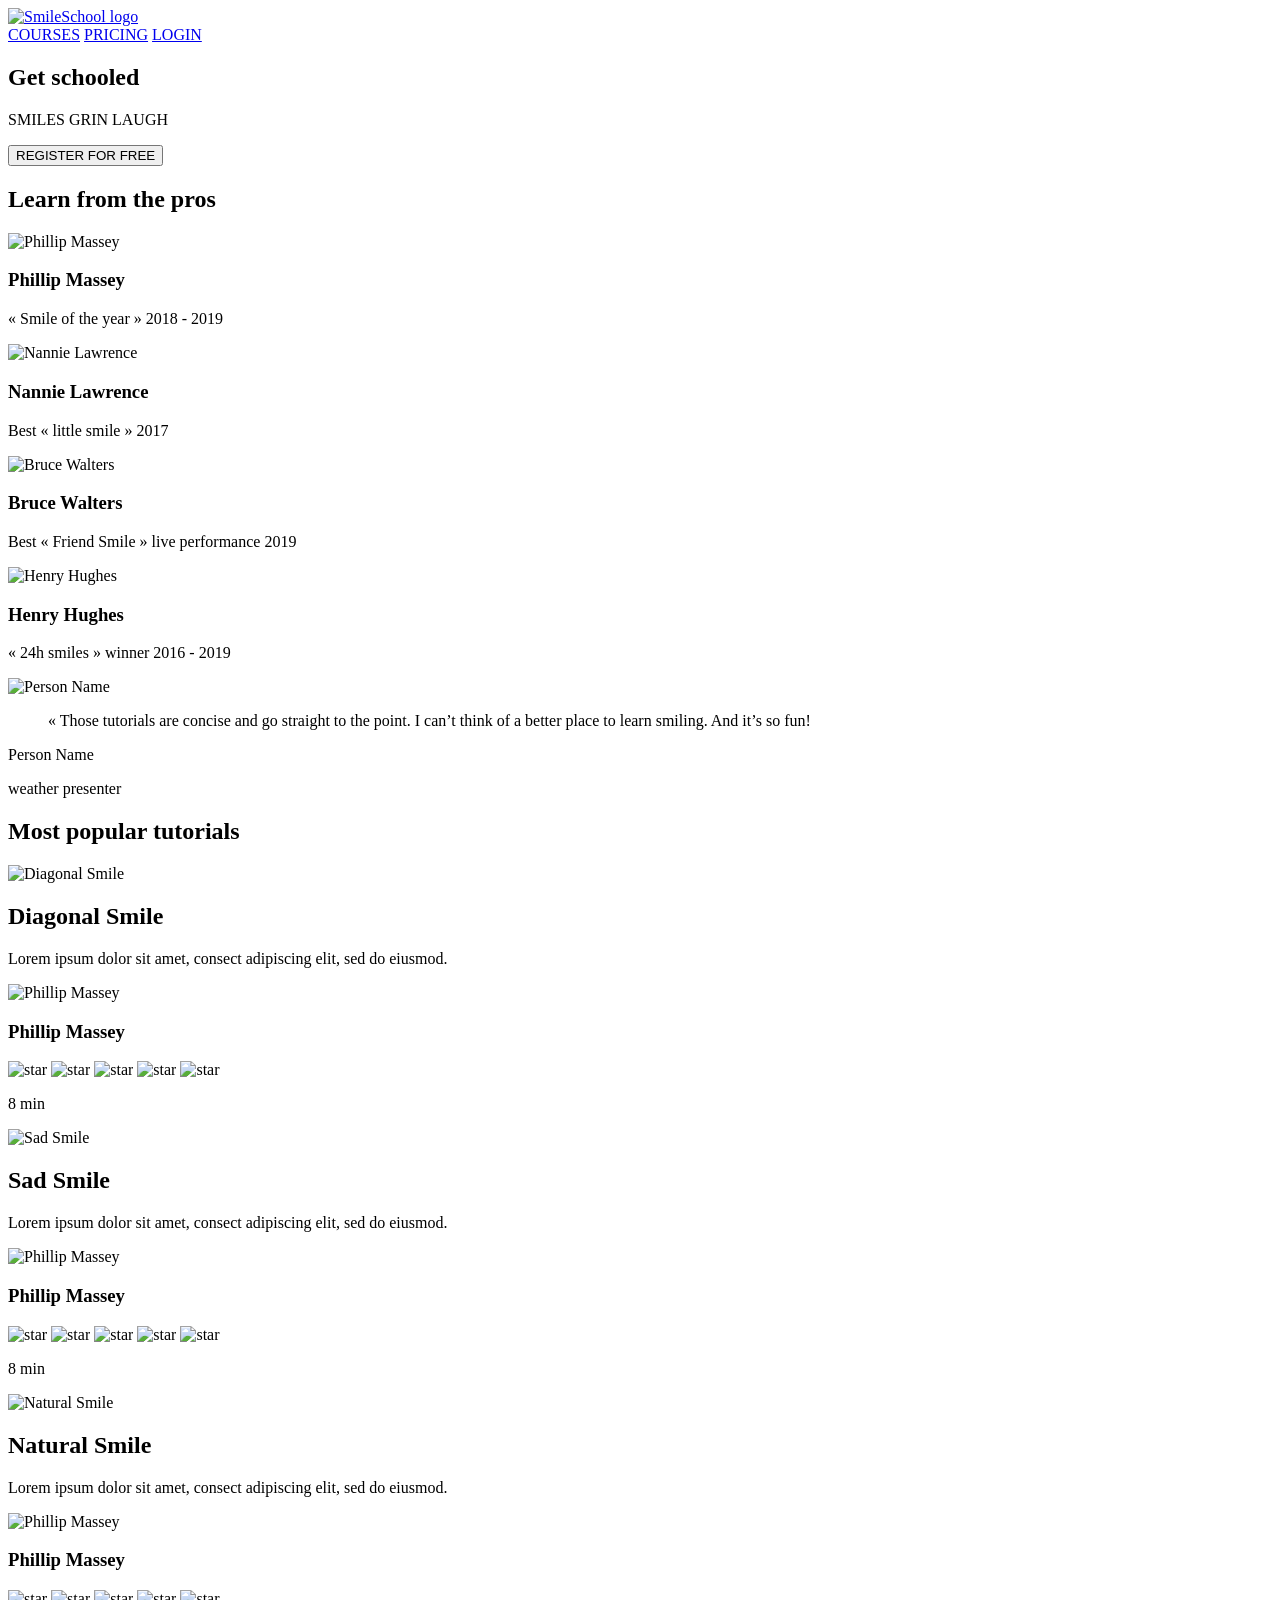
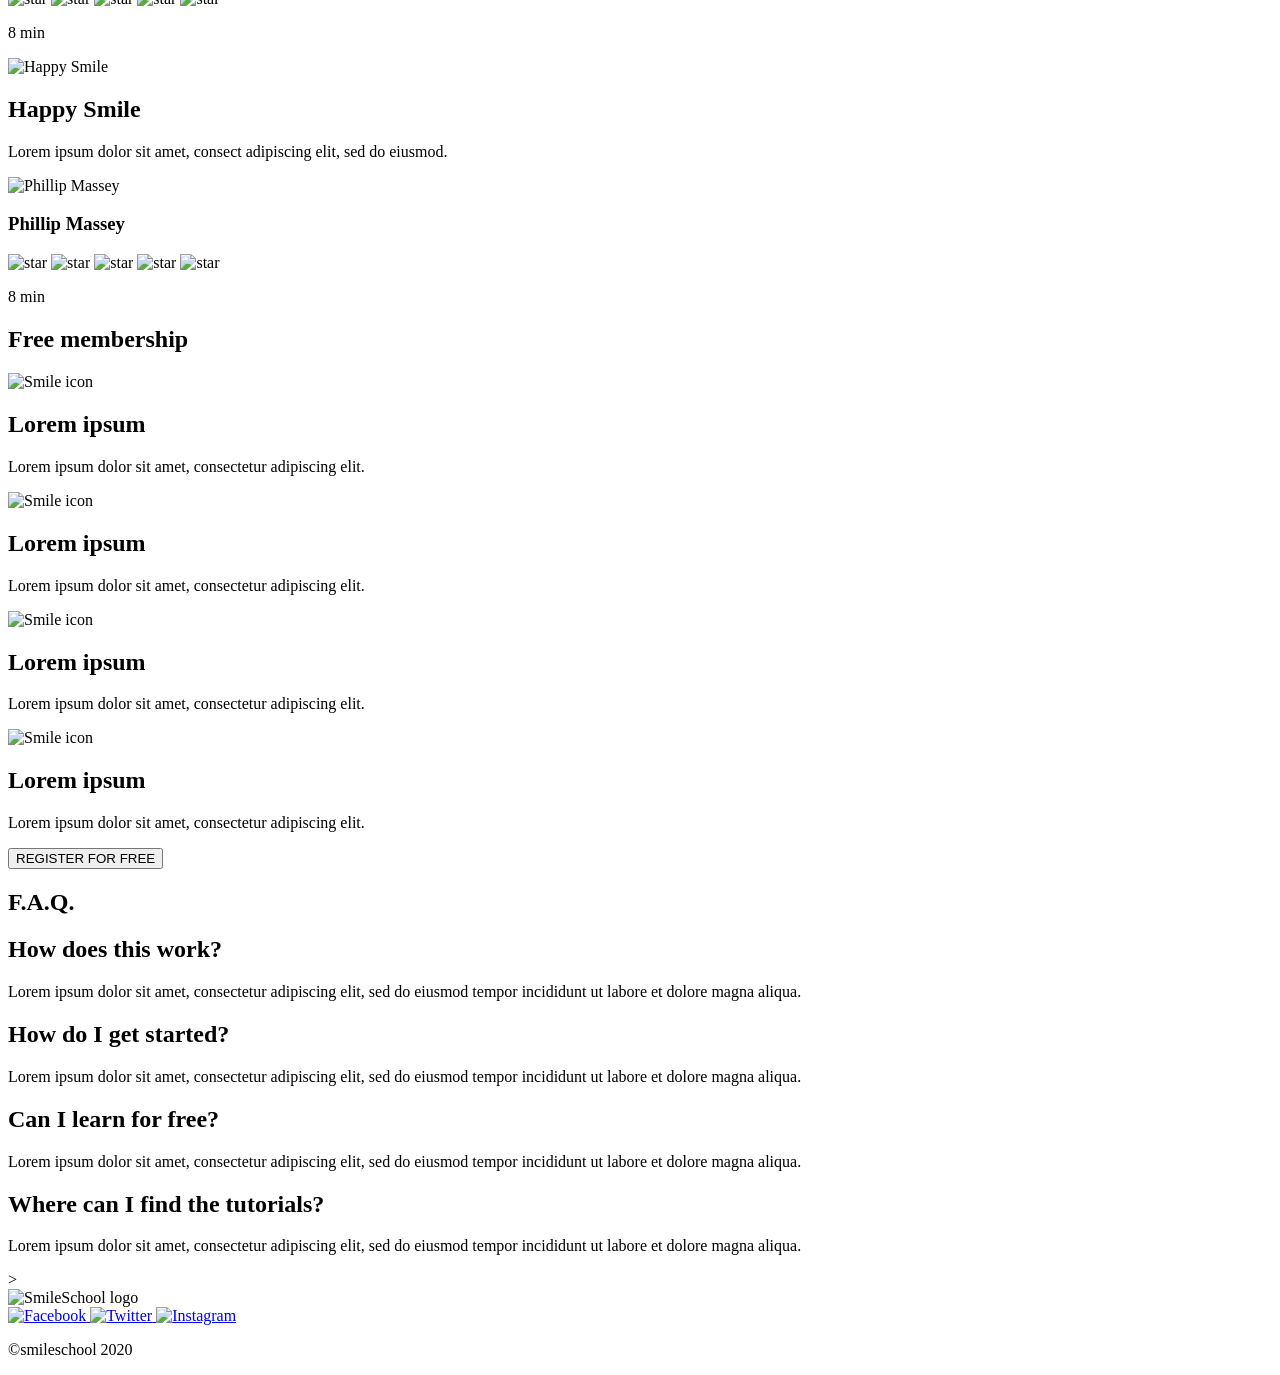
==== css_advanced/index.html @ 10f4b798 "Set up CSS advanced project" ====
<!DOCTYPE html>
<html lang="en">
<head>
    <meta charset="UTF-8">
    <meta name="viewport" content="width=device-width, initial-scale=1.0">
    <title>SmileSchool</title>
</head>

<body>

    <!-- Header -->
    <header>
        <div>
            <a href="#">
                <img src="images/logo.png" alt="SmileSchool logo">
            </a>

            <div>
                <a href="#">COURSES</a>
                <a href="#">PRICING</a>
                <a href="#">LOGIN</a>
            </div>
        </div>
    </header>

    <!-- Main content -->
    <main>

        <!-- Banner -->
        <section>

            <!-- Main banner content -->
            <div>
                <h1>Get schooled</h1>

                <p>SMILES GRIN LAUGH</p>

                <button>REGISTER FOR FREE</button>
            </div>

            <!-- Pros -->
            <div>
                <h2>Learn from the pros</h2>

                <div>

                    <div>
                        <img src="images/phillip-massey.png" alt="Phillip Massey">
                        <h3>Phillip Massey</h3>
                        <p>« Smile of the year » 2018 - 2019</p>
                    </div>

                    <div>
                        <img src="images/nannie-lawrence.png" alt="Nannie Lawrence">
                        <h3>Nannie Lawrence</h3>
                        <p>Best « little smile » 2017</p>
                    </div>

                    <div>
                        <img src="images/bruce-walters.png" alt="Bruce Walters">
                        <h3>Bruce Walters</h3>
                        <p>Best « Friend Smile » live performance 2019</p>
                    </div>

                    <div>
                        <img src="images/henry-hughes.png" alt="Henry Hughes">
                        <h3>Henry Hughes</h3>
                        <p>« 24h smiles » winner 2016 - 2019</p>
                    </div>

                </div>
            </div>

        </section>

        <!-- Quote -->
         <section>
            
            <div>
                <img src="images/avatar.png" alt="Person Name">
                
                <div>
                    
                    <blockquote>
                    « Those tutorials are concise and go straight to the point.
                    I can’t think of a better place to learn smiling. And it’s so fun!
                     </blockquote>
                     
                     <p>Person Name</p>
                     
                     <p>weather presenter</p>
                </div>
            </div>
        </section>

        <!-- Task 4: Videos -->
         <section>
            <h1>Most <span>popular</span> tutorials</h1>
            
            <div>
                <!-- Video 1 -->
                 <div>
                    <img src="images/preview.png" alt="Diagonal Smile">
                    <h2>Diagonal Smile</h2>
                    
                    <p>
                        Lorem ipsum dolor sit amet, consect adipiscing elit,
                        sed do eiusmod.
                    </p>
                    
                    <div>
                        <img src="images/Philip.png" alt="Phillip Massey">
                        <h3>Phillip Massey</h3>
                    </div>
                <div>
                
                    <div>
                    <img src="images/rating.png" alt="star">
                    <img src="images/rating.png" alt="star">
                    <img src="images/rating.png" alt="star">
                    <img src="images/rating.png" alt="star">
                    <img src="images/rating.png" alt="star">
                </div>

                <p>8 min</p>
            </div>
        </div>

        <!-- Video 2 -->
        <div>
            <img src="images/preview_1.png" alt="Sad Smile">

            <h2>Sad Smile</h2>

            <p>
                Lorem ipsum dolor sit amet, consect adipiscing elit,
                sed do eiusmod.
            </p>

            <div>
                <img src="images/Philip.png" alt="Phillip Massey">
                <h3>Phillip Massey</h3>
            </div>

            <div>
                <div>
                    <img src="images/rating.png" alt="star">
                    <img src="images/rating.png" alt="star">
                    <img src="images/rating.png" alt="star">
                    <img src="images/rating.png" alt="star">
                    <img src="images/rating.png" alt="star">
                </div>

                <p>8 min</p>
            </div>
        </div>

        <!-- Video 3 -->
        <div>
            <img src="images/preview_2.png" alt="Natural Smile">

            <h2>Natural Smile</h2>

            <p>
                Lorem ipsum dolor sit amet, consect adipiscing elit,
                sed do eiusmod.
            </p>

            <div>
                <img src="images/Philip.png" alt="Phillip Massey">
                <h3>Phillip Massey</h3>
            </div>

            <div>
                <div>
                    <img src="images/rating.png" alt="star">
                    <img src="images/rating.png" alt="star">
                    <img src="images/rating.png" alt="star">
                    <img src="images/rating.png" alt="star">
                    <img src="images/rating.png" alt="star">
                </div>

                <p>8 min</p>
            </div>
        </div>

        <!-- Video 4 -->
        <div>
            <img src="images/preview_3.png" alt="Happy Smile">

            <h2>Happy Smile</h2>

            <p>
                Lorem ipsum dolor sit amet, consect adipiscing elit,
                sed do eiusmod.
            </p>

            <div>
                <img src="images/Philip.png" alt="Phillip Massey">
                <h3>Phillip Massey</h3>
            </div>

            <div>
                <div>
                    <img src="images/rating.png" alt="star">
                    <img src="images/rating.png" alt="star">
                    <img src="images/rating.png" alt="star">
                    <img src="images/rating.png" alt="star">
                    <img src="images/rating.png" alt="star">
                </div>

                <p>8 min</p>
            </div>
        </div>

    </div>
</section>

<!-- Task 5: Membership -->
<section>

    <h1>Free membership</h1>

    <div>

        <!-- Membership item 1 -->
        <div>
            <img src="images/smile.png" alt="Smile icon">
            <h2>Lorem ipsum</h2>
            <p>Lorem ipsum dolor sit amet, consectetur adipiscing elit.</p>
        </div>

        <!-- Membership item 2 -->
        <div>
            <img src="images/smile.png" alt="Smile icon">
            <h2>Lorem ipsum</h2>
            <p>Lorem ipsum dolor sit amet, consectetur adipiscing elit.</p>
        </div>

        <!-- Membership item 3 -->
        <div>
            <img src="images/smile.png" alt="Smile icon">
            <h2>Lorem ipsum</h2>
            <p>Lorem ipsum dolor sit amet, consectetur adipiscing elit.</p>
        </div>

        <!-- Membership item 4 -->
        <div>
            <img src="images/smile.png" alt="Smile icon">
            <h2>Lorem ipsum</h2>
            <p>Lorem ipsum dolor sit amet, consectetur adipiscing elit.</p>
        </div>

    </div>

    <button>REGISTER FOR FREE</button>

</section>

<!-- Task 6: FAQ -->
<section>

    <h1>F.A.Q.</h1>

    <div>

        <!-- First row -->
        <div>

            <div>
                <h2>How does this work?</h2>
                <p>
                    Lorem ipsum dolor sit amet, consectetur adipiscing elit,
                    sed do eiusmod tempor incididunt ut labore et dolore magna aliqua.
                </p>
            </div>

            <div>
                <h2>How do I get started?</h2>
                <p>
                    Lorem ipsum dolor sit amet, consectetur adipiscing elit,
                    sed do eiusmod tempor incididunt ut labore et dolore magna aliqua.
                </p>
            </div>

        </div>

        <!-- Second row -->
        <div>

            <div>
                <h2>Can I learn for free?</h2>
                <p>
                    Lorem ipsum dolor sit amet, consectetur adipiscing elit,
                    sed do eiusmod tempor incididunt ut labore et dolore magna aliqua.
                </p>
            </div>

            <div>
                <h2>Where can I find the tutorials?</h2>
                <p>
                    Lorem ipsum dolor sit amet, consectetur adipiscing elit,
                    sed do eiusmod tempor incididunt ut labore et dolore magna aliqua.
                </p>
            </div>

        </div>

    </div>

</section>


    </main>>

    <!-- Task 7: Footer -->
    <footer>
        <div>

            <div>
                <img src="images/logo.png" alt="SmileSchool logo">

                <div>
                    <a href="#">
                        <img src="images/facebook.png" alt="Facebook">
                    </a>

                    <a href="#">
                        <img src="images/twitter.png" alt="Twitter">
                    </a>

                    <a href="#">
                        <img src="images/instagram.png" alt="Instagram">
                    </a>
                </div>
            </div>

            <p>©smileschool 2020</p>

        </div>
    </footer>

</body>
</html>
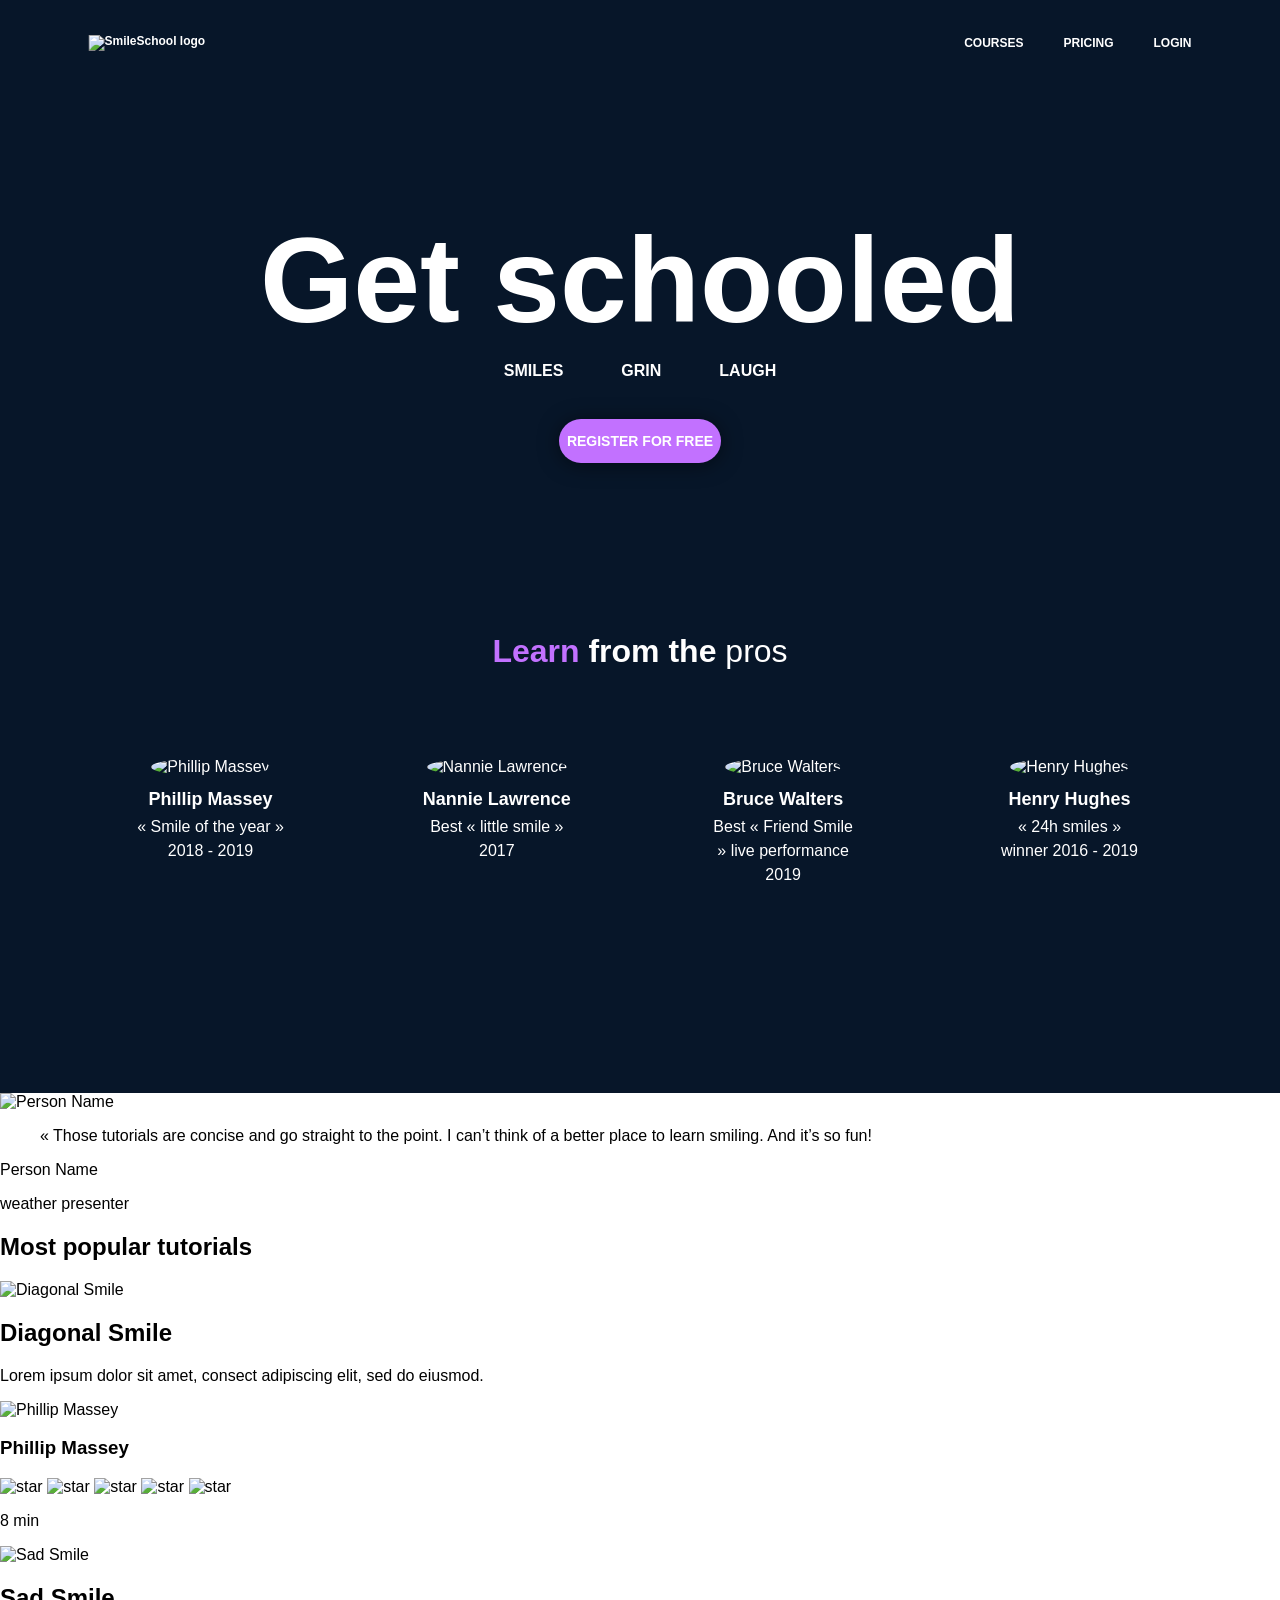
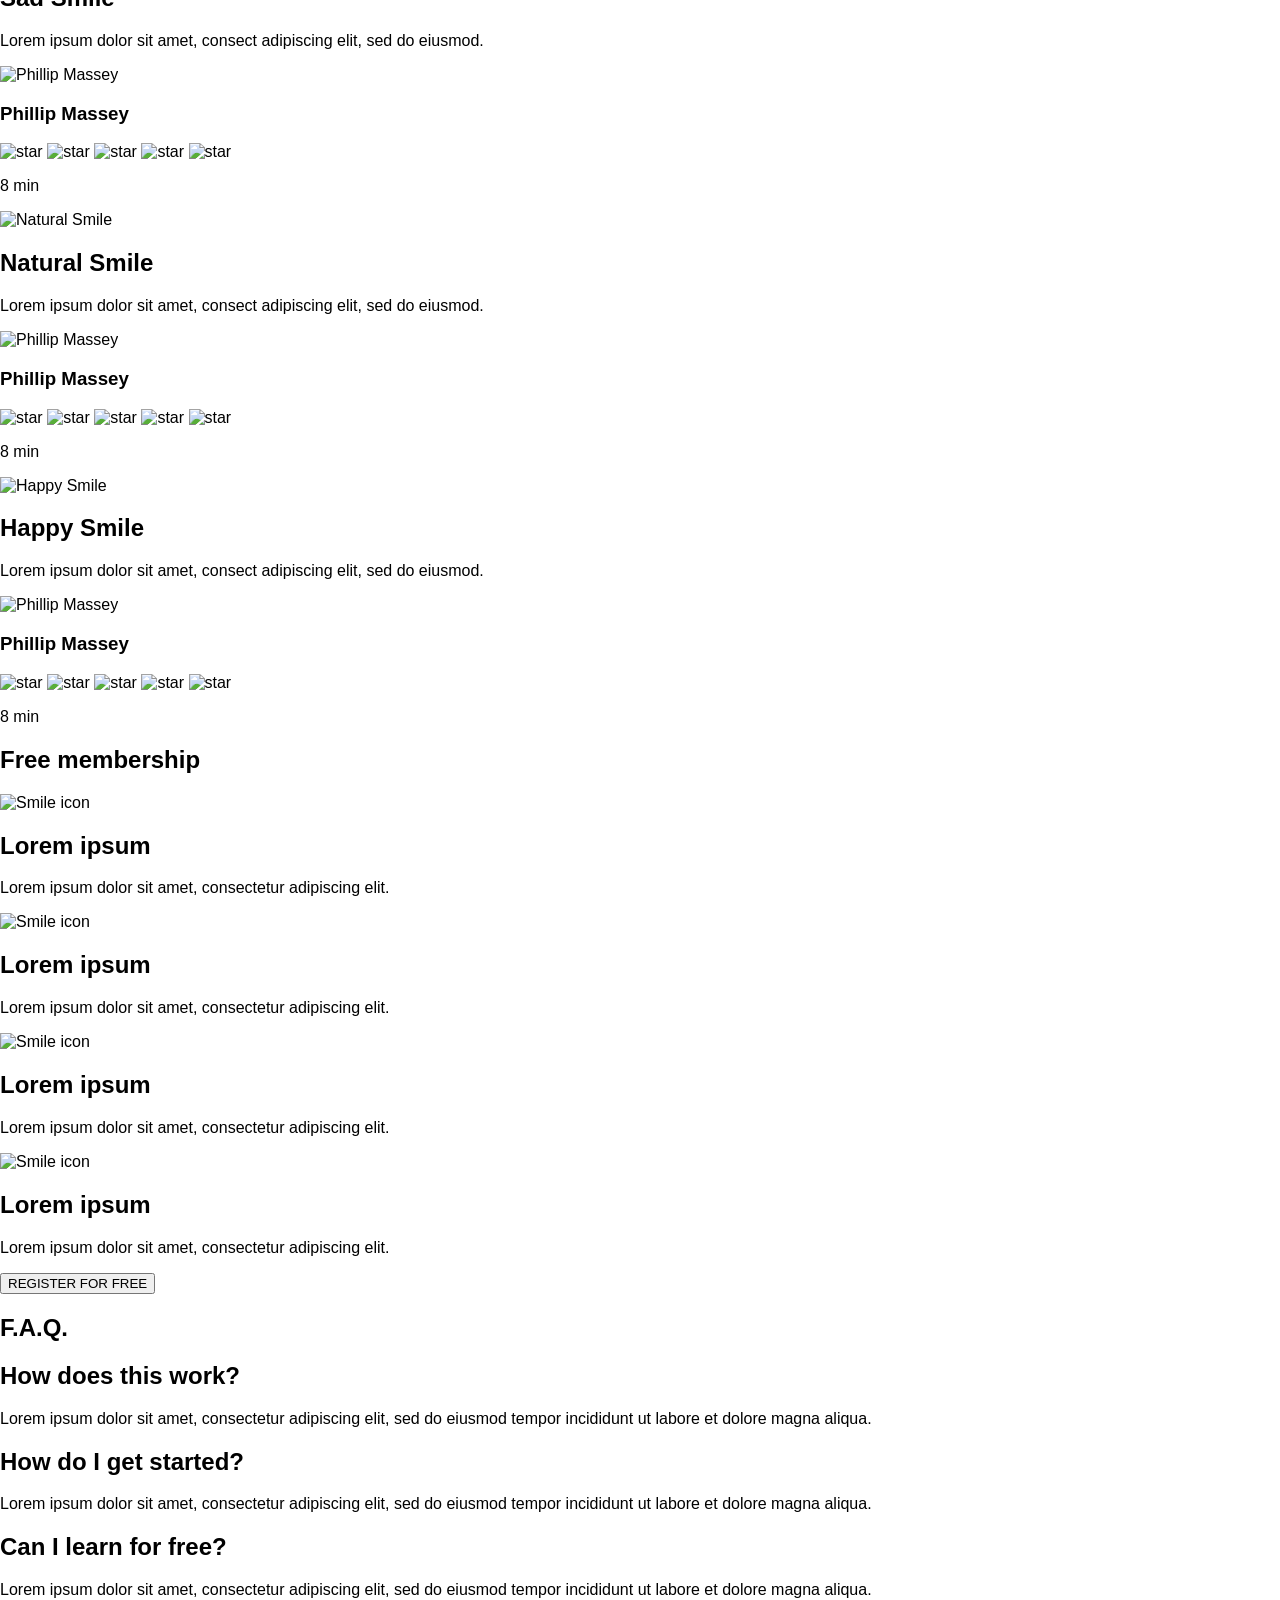
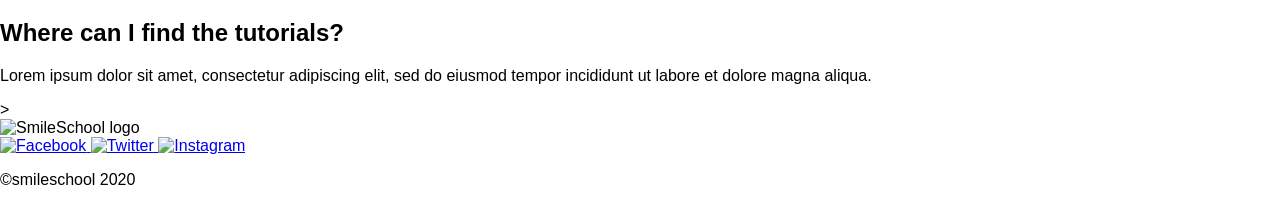
==== commit 1b020199: "Style header and banner section" ====
--- a/css_advanced/index.html
+++ b/css_advanced/index.html
@@ -3,7 +3,10 @@
 <head>
     <meta charset="UTF-8">
     <meta name="viewport" content="width=device-width, initial-scale=1.0">
+
     <title>SmileSchool</title>
+
+    <link rel="stylesheet" href="styles.css">
 </head>
 
 <body>
@@ -27,51 +30,53 @@
     <main>
 
         <!-- Banner -->
-        <section>
-
-            <!-- Main banner content -->
-            <div>
-                <h1>Get schooled</h1>
-
-                <p>SMILES GRIN LAUGH</p>
-
-                <button>REGISTER FOR FREE</button>
-            </div>
-
-            <!-- Pros -->
-            <div>
-                <h2>Learn from the pros</h2>
-
-                <div>
-
-                    <div>
-                        <img src="images/phillip-massey.png" alt="Phillip Massey">
-                        <h3>Phillip Massey</h3>
-                        <p>« Smile of the year » 2018 - 2019</p>
-                    </div>
-
-                    <div>
-                        <img src="images/nannie-lawrence.png" alt="Nannie Lawrence">
-                        <h3>Nannie Lawrence</h3>
-                        <p>Best « little smile » 2017</p>
-                    </div>
-
-                    <div>
-                        <img src="images/bruce-walters.png" alt="Bruce Walters">
-                        <h3>Bruce Walters</h3>
-                        <p>Best « Friend Smile » live performance 2019</p>
-                    </div>
-
-                    <div>
-                        <img src="images/henry-hughes.png" alt="Henry Hughes">
-                        <h3>Henry Hughes</h3>
-                        <p>« 24h smiles » winner 2016 - 2019</p>
-                    </div>
-
-                </div>
-            </div>
-
-        </section>
+<section class="hero">
+
+    <div class="hero-content">
+        <h1>Get schooled</h1>
+
+        <p class="smile-words">
+            <span>SMILES</span>
+            <span>GRIN</span>
+            <span>LAUGH</span>
+        </p>
+
+        <button>REGISTER FOR FREE</button>
+    </div>
+
+    <div class="pros-section">
+        
+        <h2><span class="learn">Learn</span> from the <span class="pros-word">pros</span></h2>
+        <div class="pros">
+
+            <div class="pro">
+                <img src="images/phillip-massey.png" alt="Phillip Massey">
+                <h3>Phillip Massey</h3>
+                <p>« Smile of the year » 2018 - 2019</p>
+            </div>
+
+            <div class="pro">
+                <img src="images/nannie-lawrence.png" alt="Nannie Lawrence">
+                <h3>Nannie Lawrence</h3>
+                <p>Best « little smile » 2017</p>
+            </div>
+
+            <div class="pro">
+                <img src="images/bruce-walters.png" alt="Bruce Walters">
+                <h3>Bruce Walters</h3>
+                <p>Best « Friend Smile » live performance 2019</p>
+            </div>
+
+            <div class="pro">
+                <img src="images/henry-hughes.png" alt="Henry Hughes">
+                <h3>Henry Hughes</h3>
+                <p>« 24h smiles » winner 2016 - 2019</p>
+            </div>
+
+        </div>
+    </div>
+
+</section>
 
         <!-- Quote -->
          <section>
--- a/css_advanced/styles.css
+++ b/css_advanced/styles.css
@@ -0,0 +1,220 @@
+/* =========================================
+   GENERAL
+   ========================================= */
+
+* {
+    box-sizing: border-box;
+}
+
+body {
+    margin: 0;
+    font-family: "Source Sans Pro", sans-serif;
+}
+
+
+/* =========================================
+   HEADER
+   ========================================= */
+
+header {
+    position: absolute;
+    top: 35px;
+    left: 50%;
+    transform: translateX(-50%);
+
+    width: 1103px;
+    height: 29px;
+
+    z-index: 10;
+}
+
+header > div {
+    display: flex;
+    align-items: center;
+    justify-content: space-between;
+}
+
+header img {
+    width: 167px;
+    height: 29px;
+}
+
+header > div > div {
+    display: flex;
+    gap: 40px;
+}
+
+header a {
+    font-family: "Source Sans Pro", sans-serif;
+    font-weight: 700;
+    font-size: 12px;
+    line-height: 100%;
+    color: #FFFFFF;
+    text-decoration: none;
+}
+
+
+/* =========================================
+   HERO
+   ========================================= */
+
+.hero {
+    width: 100%;
+    height: 1093px;
+
+    background: #071629 url("images/background.png") center top / cover no-repeat;
+
+    color: #FFFFFF;
+}
+
+
+/* =========================================
+   HERO CONTENT
+   ========================================= */
+
+.hero-content {
+    padding-top: 220px;
+    text-align: center;
+}
+
+.hero-content h1 {
+    margin: 0;
+
+    font-family: "Source Sans Pro", sans-serif;
+    font-weight: 700;
+    font-size: 120px;
+    line-height: 120px;
+
+    color: #FFFFFF;
+}
+
+
+/* SMILES GRIN LAUGH */
+
+.smile-words {
+    display: flex;
+    justify-content: center;
+    gap: 58px;
+
+    margin: 21px 0 0;
+
+    font-family: "Source Sans Pro", sans-serif;
+    font-weight: 700;
+    font-size: 16px;
+    line-height: 20px;
+
+    color: #FFFFFF;
+}
+
+.smile-words span {
+    display: block;
+}
+
+
+/* REGISTER BUTTON */
+
+.hero-content button {
+    width: 162px;
+    height: 44px;
+
+    margin-top: 38px;
+
+    border: none;
+    border-radius: 22px;
+
+    background: #C271FF;
+    box-shadow: 0 2px 20px 0 #00000080;
+
+    font-family: "Source Sans Pro", sans-serif;
+    font-weight: 600;
+    font-size: 14px;
+    line-height: 18px;
+
+    color: #FFFFFF;
+}
+/* =========================================
+   PROS
+   ========================================= */
+
+.pros-section {
+    text-align: center;
+}
+.pros-section h2 {
+    margin: 168px 0 0;
+
+    font-family: "Source Sans Pro", sans-serif;
+    font-weight: 700;
+    font-size: 32px;
+    line-height: 40px;
+
+    color: #FFFFFF;
+}
+
+.pros-section h2 .learn {
+    color: #C271FF;
+    font-weight: 700;
+}
+
+.pros-section h2 .pros-word {
+    color: #FFFFFF;
+    font-weight: 300;
+}
+
+
+.pros {
+    width: 1009px;
+    height: 237px;
+
+    margin: 87px auto 0;
+
+    display: flex;
+    justify-content: space-between;
+    align-items: flex-start;
+}
+
+.pro {
+    width: 150px;
+    height: 237px;
+
+    text-align: center;
+}
+
+.pro img {
+    width: 150px;
+    height: 150px;
+
+    border-radius: 50%;
+}
+
+.pro h3 {
+    width: 150px;
+    height: 27px;
+
+    margin: 10px 0 0;
+
+    font-family: "Source Sans Pro", sans-serif;
+    font-weight: 900;
+    font-size: 18px;
+    line-height: 27px;
+
+    text-align: center;
+    color: #FFFFFF;
+
+    white-space: nowrap;
+}
+
+.pro p {
+    width: 150px;
+    height: 48px;
+
+    margin: 2px 0 0;
+    padding: 0;
+
+    font-family: "Source Sans Pro", sans-serif;
+    font-weight: 400;
+    font-size: 16px;
+    line-height: 24px;
+
+    text-align: center;
+    color: #FFFFFF;
+}
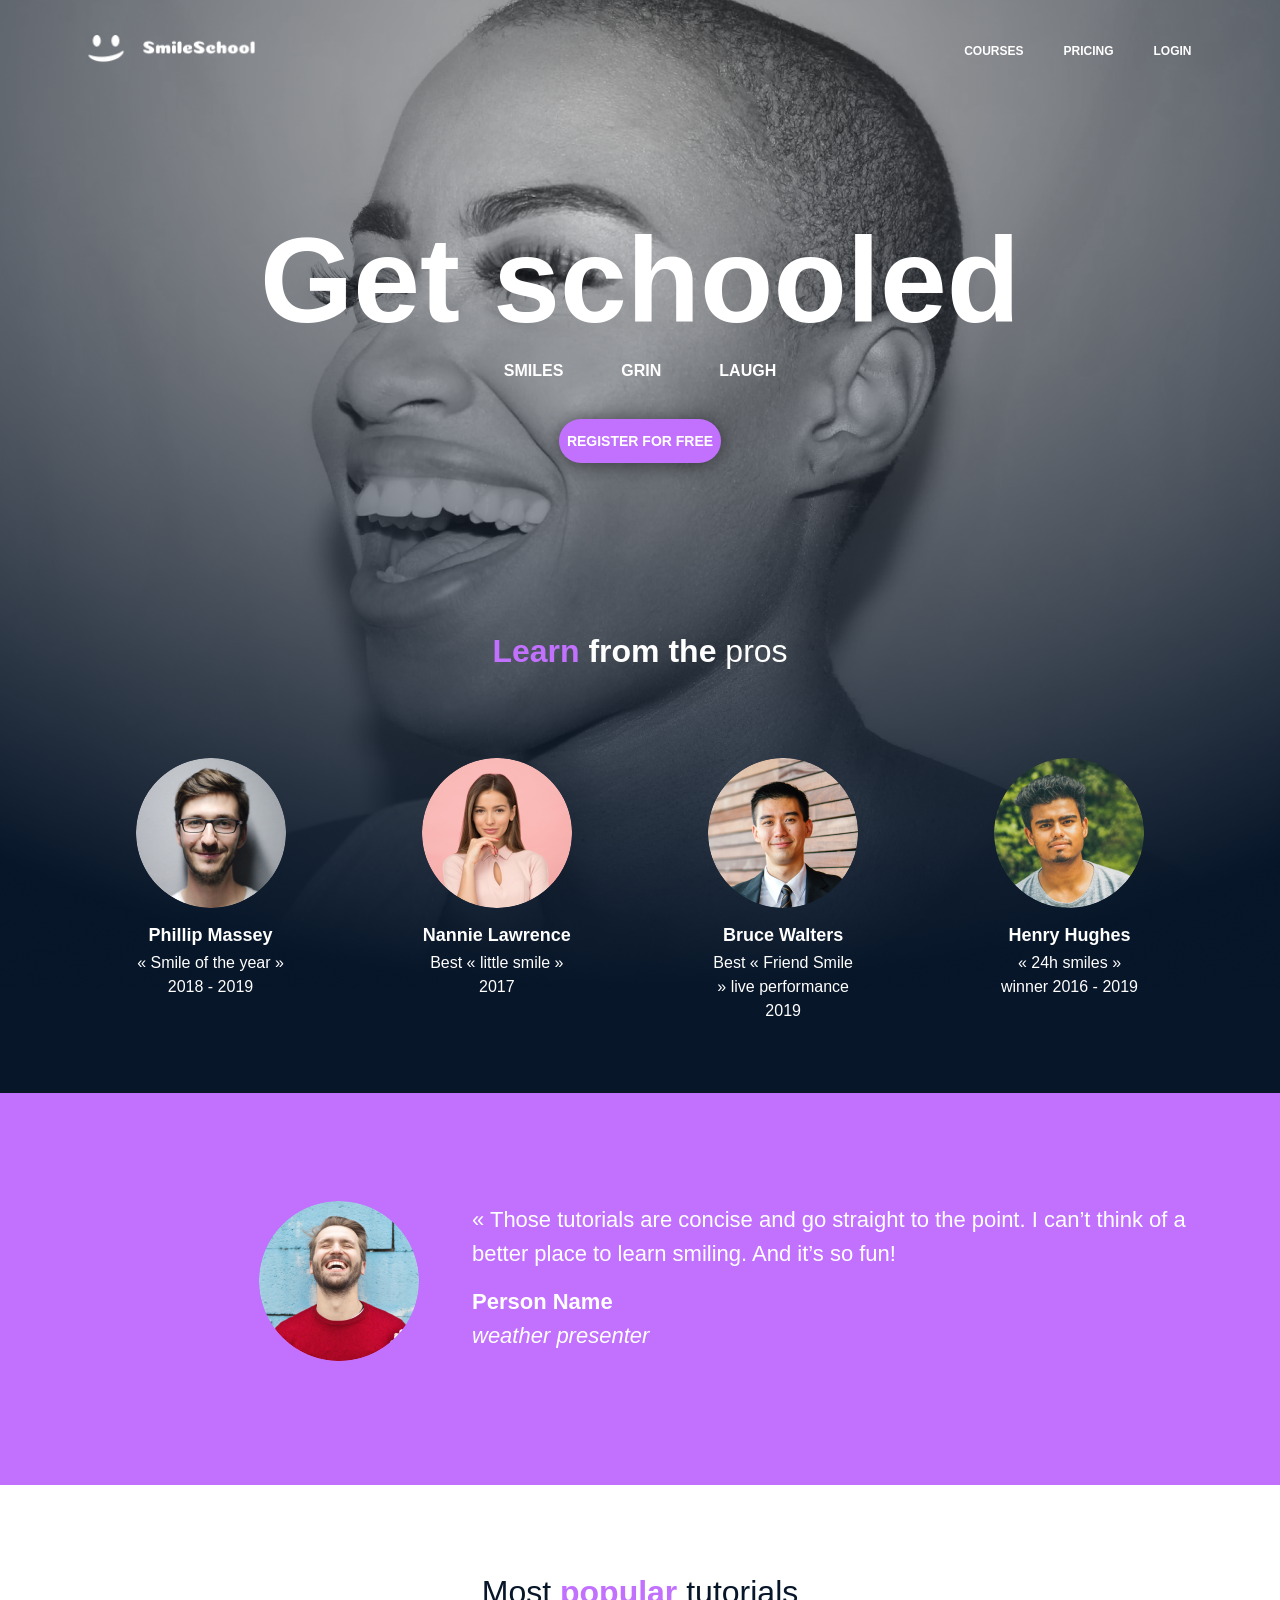
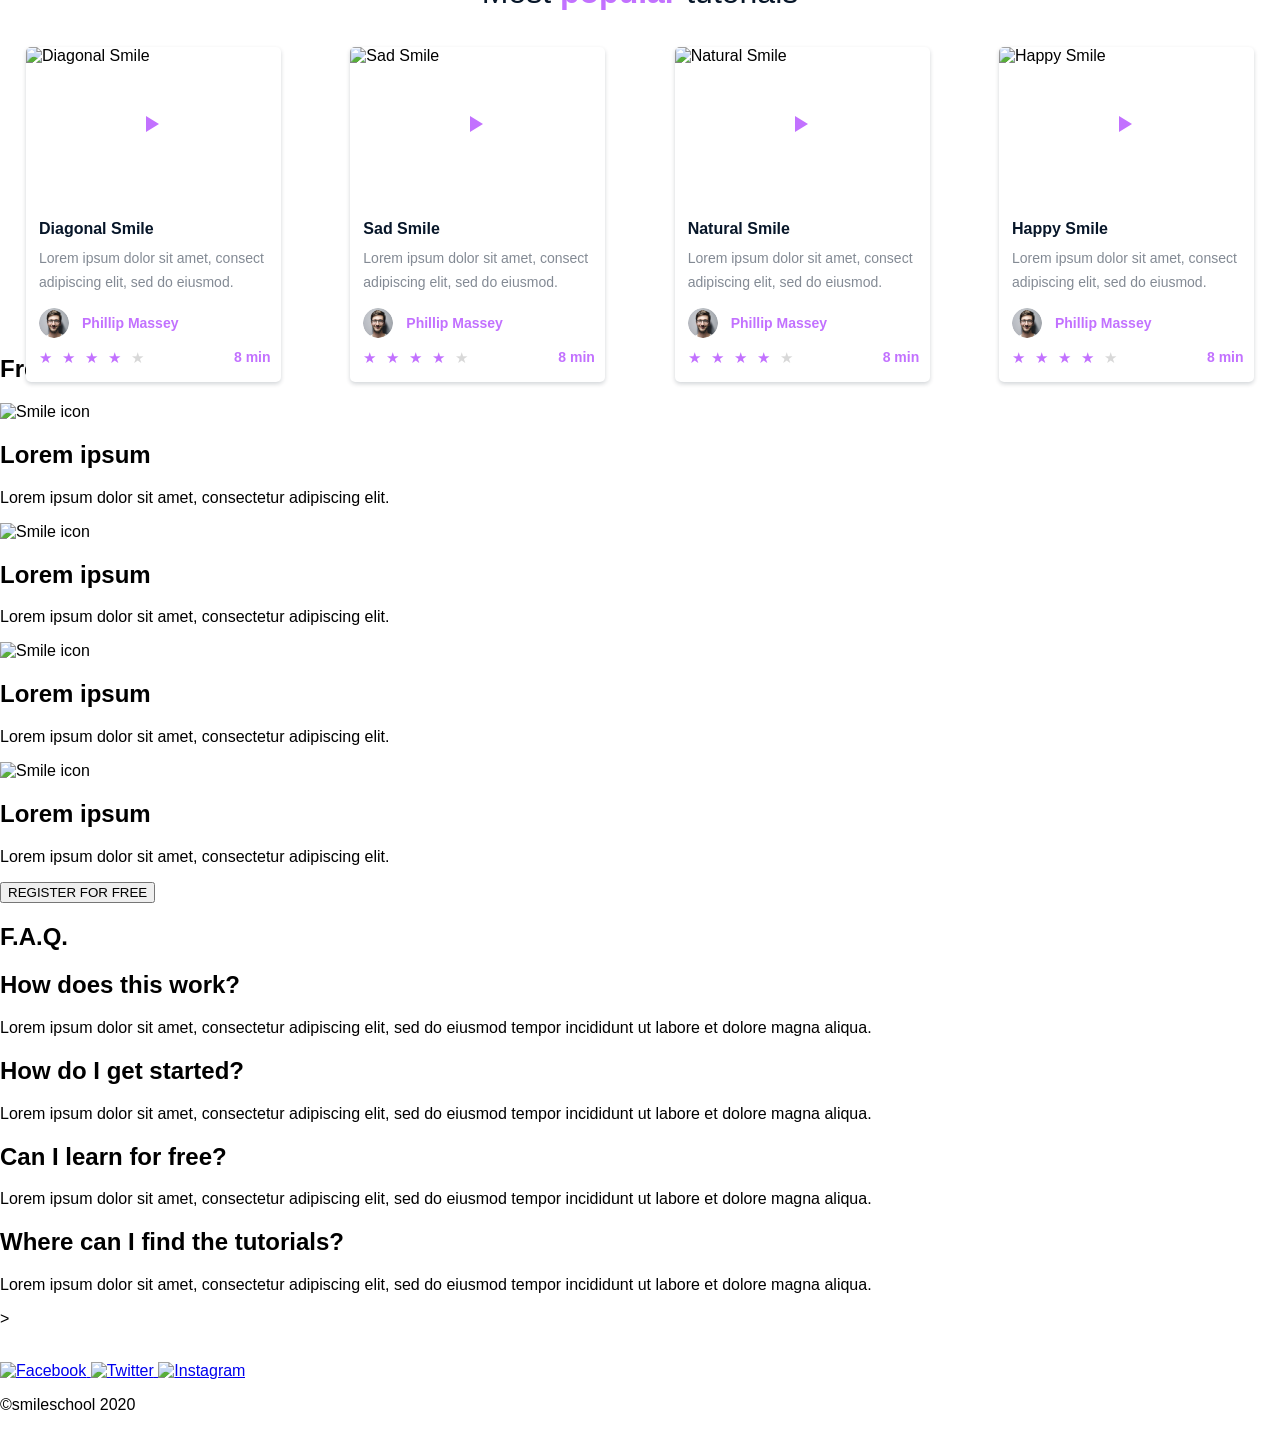
==== commit a9da5d6f: "Style popular tutorials section" ====
--- a/css_advanced/index.html
+++ b/css_advanced/index.html
@@ -98,127 +98,120 @@
             </div>
         </section>
 
-        <!-- Task 4: Videos -->
-         <section>
-            <h1>Most <span>popular</span> tutorials</h1>
-            
-            <div>
-                <!-- Video 1 -->
-                 <div>
-                    <img src="images/preview.png" alt="Diagonal Smile">
-                    <h2>Diagonal Smile</h2>
-                    
-                    <p>
-                        Lorem ipsum dolor sit amet, consect adipiscing elit,
-                        sed do eiusmod.
-                    </p>
-                    
-                    <div>
-                        <img src="images/Philip.png" alt="Phillip Massey">
-                        <h3>Phillip Massey</h3>
-                    </div>
-                <div>
-                
-                    <div>
-                    <img src="images/rating.png" alt="star">
-                    <img src="images/rating.png" alt="star">
-                    <img src="images/rating.png" alt="star">
-                    <img src="images/rating.png" alt="star">
-                    <img src="images/rating.png" alt="star">
-                </div>
-
-                <p>8 min</p>
-            </div>
-        </div>
-
-        <!-- Video 2 -->
-        <div>
-            <img src="images/preview_1.png" alt="Sad Smile">
-
-            <h2>Sad Smile</h2>
-
-            <p>
-                Lorem ipsum dolor sit amet, consect adipiscing elit,
-                sed do eiusmod.
-            </p>
-
-            <div>
-                <img src="images/Philip.png" alt="Phillip Massey">
-                <h3>Phillip Massey</h3>
-            </div>
-
-            <div>
-                <div>
-                    <img src="images/rating.png" alt="star">
-                    <img src="images/rating.png" alt="star">
-                    <img src="images/rating.png" alt="star">
-                    <img src="images/rating.png" alt="star">
-                    <img src="images/rating.png" alt="star">
-                </div>
-
-                <p>8 min</p>
-            </div>
-        </div>
-
-        <!-- Video 3 -->
-        <div>
-            <img src="images/preview_2.png" alt="Natural Smile">
-
-            <h2>Natural Smile</h2>
-
-            <p>
-                Lorem ipsum dolor sit amet, consect adipiscing elit,
-                sed do eiusmod.
-            </p>
-
-            <div>
-                <img src="images/Philip.png" alt="Phillip Massey">
-                <h3>Phillip Massey</h3>
-            </div>
-
-            <div>
-                <div>
-                    <img src="images/rating.png" alt="star">
-                    <img src="images/rating.png" alt="star">
-                    <img src="images/rating.png" alt="star">
-                    <img src="images/rating.png" alt="star">
-                    <img src="images/rating.png" alt="star">
-                </div>
-
-                <p>8 min</p>
-            </div>
-        </div>
-
-        <!-- Video 4 -->
-        <div>
-            <img src="images/preview_3.png" alt="Happy Smile">
-
-            <h2>Happy Smile</h2>
-
-            <p>
-                Lorem ipsum dolor sit amet, consect adipiscing elit,
-                sed do eiusmod.
-            </p>
-
-            <div>
-                <img src="images/Philip.png" alt="Phillip Massey">
-                <h3>Phillip Massey</h3>
-            </div>
-
-            <div>
-                <div>
-                    <img src="images/rating.png" alt="star">
-                    <img src="images/rating.png" alt="star">
-                    <img src="images/rating.png" alt="star">
-                    <img src="images/rating.png" alt="star">
-                    <img src="images/rating.png" alt="star">
-                </div>
-
-                <p>8 min</p>
-            </div>
-        </div>
-
-    </div>
+        <section>
+  <h1>Most <span>popular</span> tutorials</h1>
+
+  <div>
+
+    <!-- Video 1 -->
+    <div>
+      <img src="images/preview.png" alt="Diagonal Smile">
+
+      <h2>Diagonal Smile</h2>
+
+      <p>
+        Lorem ipsum dolor sit amet, consect adipiscing elit, sed do eiusmod.
+      </p>
+
+      <div>
+        <img src="images/Philip.png" alt="Phillip Massey">
+        <h3>Phillip Massey</h3>
+      </div>
+
+      <div class="rating">
+        <div class="stars">
+          <span>★</span>
+          <span>★</span>
+          <span>★</span>
+          <span>★</span>
+          <span class="empty-star">★</span>
+        </div>
+        <p>8 min</p>
+      </div>
+    </div>
+
+    <!-- Video 2 -->
+    <div>
+      <img src="images/preview_1.png" alt="Sad Smile">
+
+      <h2>Sad Smile</h2>
+
+      <p>
+        Lorem ipsum dolor sit amet, consect adipiscing elit, sed do eiusmod.
+      </p>
+
+      <div>
+        <img src="images/Philip.png" alt="Phillip Massey">
+        <h3>Phillip Massey</h3>
+      </div>
+
+      <div class="rating">
+        <div class="stars">
+          <span>★</span>
+          <span>★</span>
+          <span>★</span>
+          <span>★</span>
+          <span class="empty-star">★</span>
+        </div>
+        <p>8 min</p>
+      </div>
+    </div>
+
+    <!-- Video 3 -->
+    <div>
+      <img src="images/preview_3.png" alt="Natural Smile">
+
+      <h2>Natural Smile</h2>
+
+      <p>
+        Lorem ipsum dolor sit amet, consect adipiscing elit, sed do eiusmod.
+      </p>
+
+      <div>
+        <img src="images/Philip.png" alt="Phillip Massey">
+        <h3>Phillip Massey</h3>
+      </div>
+
+      <div class="rating">
+        <div class="stars">
+          <span>★</span>
+          <span>★</span>
+          <span>★</span>
+          <span>★</span>
+          <span class="empty-star">★</span>
+        </div>
+        <p>8 min</p>
+      </div>
+    </div>
+
+    <!-- Video 4 -->
+    <div>
+      <img src="images/preview_2.png" alt="Happy Smile">
+
+      <h2>Happy Smile</h2>
+
+      <p>
+        Lorem ipsum dolor sit amet, consect adipiscing elit, sed do eiusmod.
+      </p>
+
+      <div>
+        <img src="images/Philip.png" alt="Phillip Massey">
+        <h3>Phillip Massey</h3>
+      </div>
+
+      <div class="rating">
+        <div class="stars">
+          <span>★</span>
+          <span>★</span>
+          <span>★</span>
+          <span>★</span>
+          <span class="empty-star">★</span>
+        </div>
+        <p>8 min</p>
+      </div>
+    </div>
+
+  </div>
 </section>
 
 <!-- Task 5: Membership -->
--- a/css_advanced/styles.css
+++ b/css_advanced/styles.css
@@ -217,4 +217,327 @@
 
     text-align: center;
     color: #FFFFFF;
+
+}
+
+/* =========================
+   TASK 3: QUOTE SECTION
+   ========================= */
+
+main > section:nth-child(2) {
+    width: 100%;
+    height: 392px;
+
+    background: #C271FF;
+
+    position: relative;
+}
+
+
+/* Testimonial container */
+main > section:nth-child(2) > div {
+    width: 943px;
+    height: 160px;
+
+    position: absolute;
+    top: 108px;
+    left: 259px;
+
+    display: flex;
+    align-items: flex-start;
+}
+
+
+/* Avatar */
+main > section:nth-child(2) > div > img {
+    width: 160px;
+    height: 160px;
+
+    border-radius: 50%;
+    object-fit: cover;
+}
+
+
+/* Text container */
+main > section:nth-child(2) > div > div {
+    width: 730px;
+    height: 158px;
+
+    margin-left: 53px;
+}
+
+
+/* Quote */
+main > section:nth-child(2) blockquote {
+    width: 730px;
+    height: 68px;
+
+    margin: 2px 0 0 0;
+    padding: 0;
+
+    font-family: "Source Sans Pro", sans-serif;
+    font-weight: 400;
+    font-size: 22px;
+    line-height: 33.6px;
+    letter-spacing: 0;
+
+    color: #FFFFFF;
+}
+
+
+/* Person name */
+main > section:nth-child(2) div > div p:first-of-type {
+    margin: 14px 0 0 0;
+    padding: 0;
+
+    font-family: "Source Sans Pro", sans-serif;
+    font-weight: 700;
+    font-size: 22px;
+    line-height: 33.6px;
+    letter-spacing: 0;
+
+    color: #FFFFFF;
+}
+
+
+/* Person's job */
+main > section:nth-child(2) div > div p:last-of-type {
+    width: 165px;
+    height: 34px;
+
+    margin: 0;
+    padding: 0;
+
+    font-family: "Source Sans Pro", sans-serif;
+    font-weight: 400;
+    font-size: 22px;
+    line-height: 33.6px;
+    letter-spacing: 0;
+
+    font-style: italic;
+    color: #FFFFFF;
+
+    white-space: nowrap;
+}
+
+/* TASK 4 - Popular Tutorials */
+
+main > section:nth-child(3) {
+  width: 100%;
+  height: 450px;
+  background: #ffffff;
+  position: relative;
+  padding-top: 87px;
+  box-sizing: border-box;
+}
+
+/* Most popular tutorials */
+main > section:nth-child(3) > h1 {
+  width: auto;
+  height: 40px;
+  margin: 0;
+  padding: 0;
+
+  font-weight: 300;
+  font-size: 32px;
+  line-height: 40px;
+  text-align: center;
+  color: #071629;
+
+  white-space: nowrap;
+}
+
+main > section:nth-child(3) > h1 span {
+  font-weight: 700;
+  color: #C271FF;
+}
+
+/* Cards container */
+main > section:nth-child(3) > div {
+  width: 1228px;
+  height: 335px;
+  margin: 35px auto 0;
+
+  display: flex;
+  justify-content: space-between;
+}
+
+/* Individual card */
+main > section:nth-child(3) > div > div {
+  width: 255px;
+  height: 335px;
+
+  position: relative;
+
+  background: #ffffff;
+  border-radius: 5px;
+  box-shadow: 0px 2px 4px 0px #0716292E;
+}
+
+/* Preview image */
+main > section:nth-child(3) > div > div > img:first-child {
+  width: 255px;
+  height: 154px;
+
+  object-fit: cover;
+
+  border-top-left-radius: 5px;
+  border-top-right-radius: 5px;
+}
+
+/* Play button */
+main > section:nth-child(3) > div > div::before {
+  content: "";
+  position: absolute;
+
+  top: 45px;
+  left: 96px;
+
+  width: 64px;
+  height: 64px;
+
+  background: #ffffff;
+  opacity: 0.86;
+
+  border-radius: 50%;
+
+  z-index: 2;
+}
+
+/* Play triangle */
+main > section:nth-child(3) > div > div::after {
+  content: "";
+
+  position: absolute;
+
+  top: 69px;
+  left: 120px;
+
+  width: 0;
+  height: 0;
+
+  border-top: 8px solid transparent;
+  border-bottom: 8px solid transparent;
+  border-left: 13px solid #C271FF;
+
+  z-index: 3;
+}
+
+/* Tutorial title */
+main > section:nth-child(3) > div > div > h2 {
+  position: absolute;
+  top: 172px;
+  left: 13px;
+
+  width: 106px;
+  height: 20px;
+
+  margin: 0;
+
+  font-weight: 700;
+  font-size: 16px;
+  line-height: 20px;
+  color: #071629;
+
+  white-space: nowrap;
+}
+
+/* Description */
+main > section:nth-child(3) > div > div > p {
+  position: absolute;
+  top: 199px;
+  left: 13px;
+
+  width: 242px;
+  height: 48px;
+
+  margin: 0;
+
+  font-weight: 400;
+  font-size: 14px;
+  line-height: 24px;
+  color: #07162980;
+}
+
+/* Author section */
+main > section:nth-child(3) > div > div > div:first-of-type {
+  position: absolute;
+  top: 261px;
+  left: 13px;
+
+  height: 30px;
+
+  display: flex;
+  align-items: center;
+}
+
+/* Author image */
+main > section:nth-child(3) > div > div > div:first-of-type > img {
+  width: 30px;
+  height: 30px;
+
+  border-radius: 50%;
+  object-fit: cover;
+}
+
+/* Author name */
+main > section:nth-child(3) > div > div > div:first-of-type > h3 {
+  margin: 0 0 0 13px;
+
+  font-weight: 600;
+  font-size: 14px;
+  line-height: 27px;
+  color: #C271FF;
+
+  white-space: nowrap;
+}
+
+/* Rating section */
+.rating {
+  position: absolute;
+  top: 297px;
+  left: 13px;
+
+  width: 229px;
+  height: 27px;
+
+  display: flex;
+  align-items: center;
+  justify-content: space-between;
+}
+
+/* Stars */
+.stars {
+  display: flex;
+  gap: 8px;
+  align-items: center;
+}
+
+.stars span {
+  width: 15px;
+  height: 15px;
+
+  font-size: 15px;
+  line-height: 15px;
+  color: #C271FF;
+}
+
+.stars .empty-star {
+  color: #D8D8D8;
+}
+
+/* Duration */
+.rating > p {
+  width: 34px;
+  height: 27px;
+
+  margin: 0;
+
+  font-weight: 600;
+  font-size: 14px;
+  line-height: 27px;
+  text-align: right;
+  color: #C271FF;
+
+  white-space: nowrap;
 }
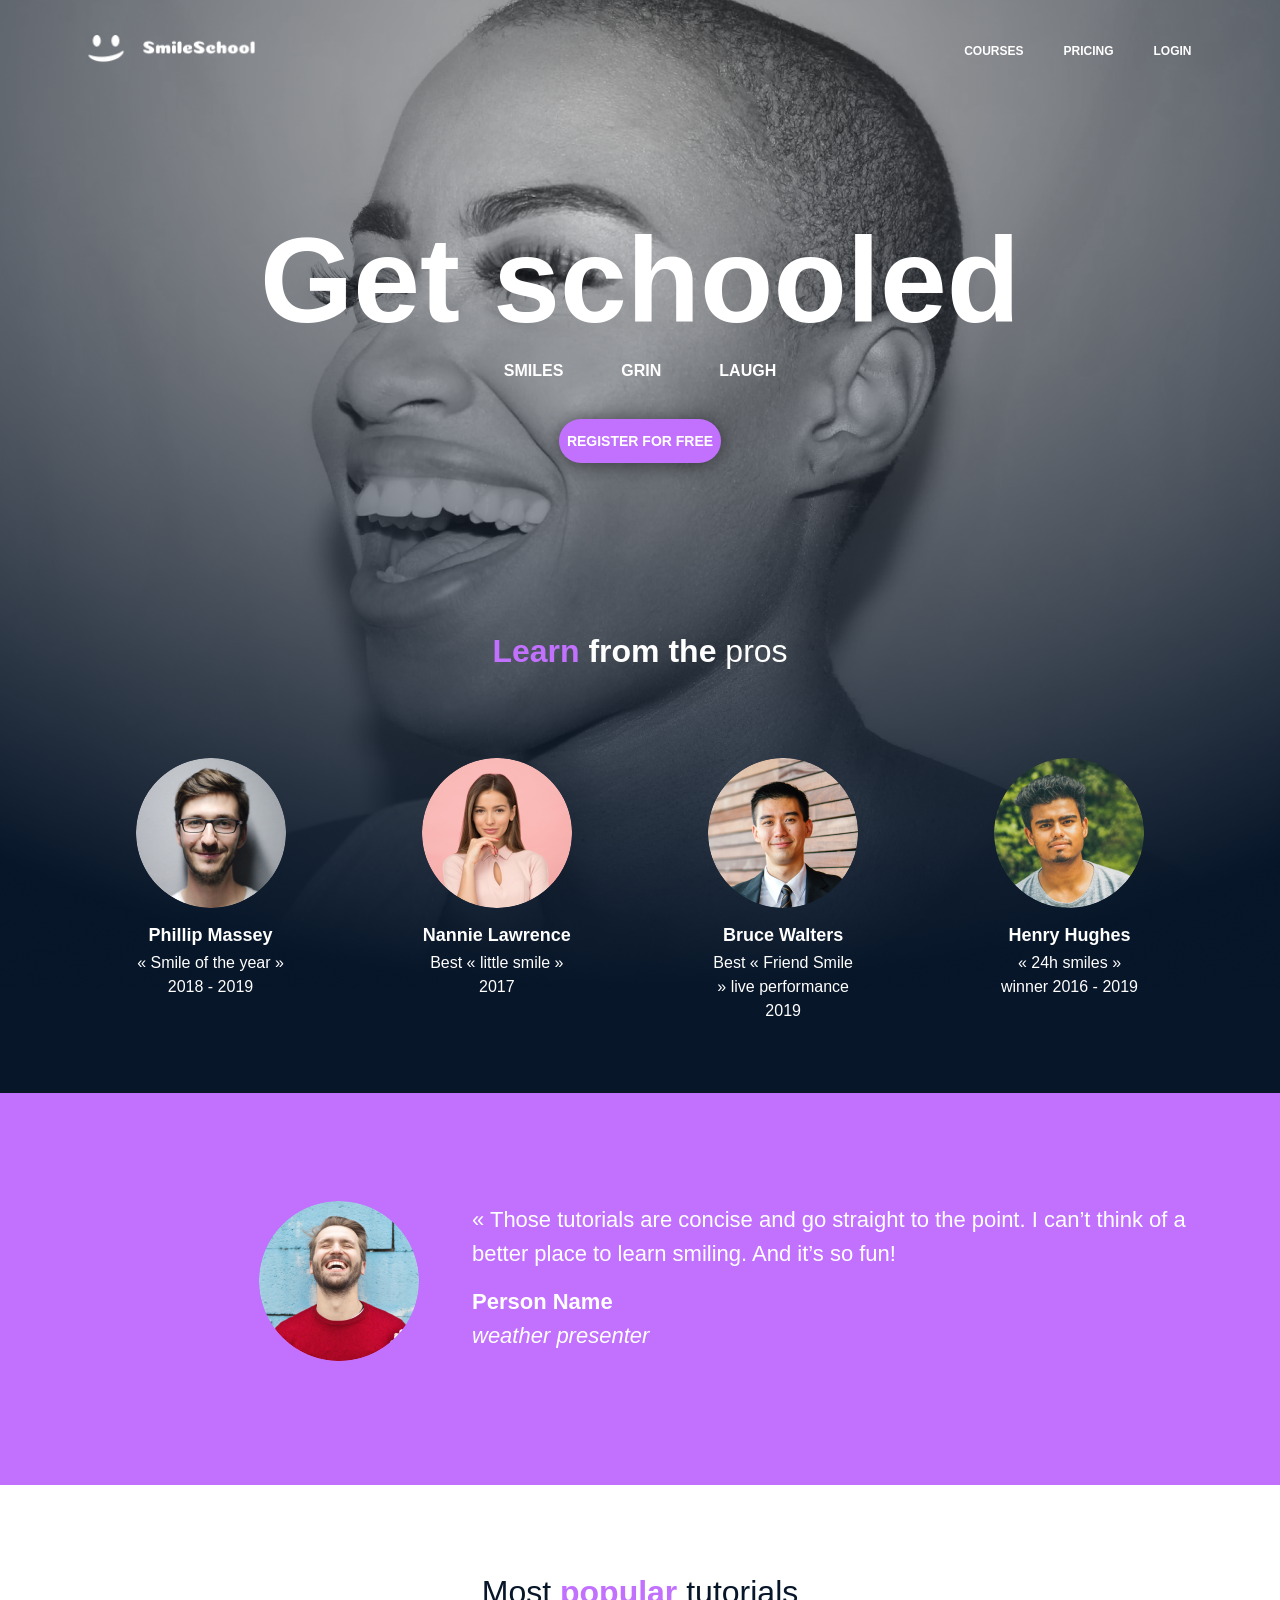
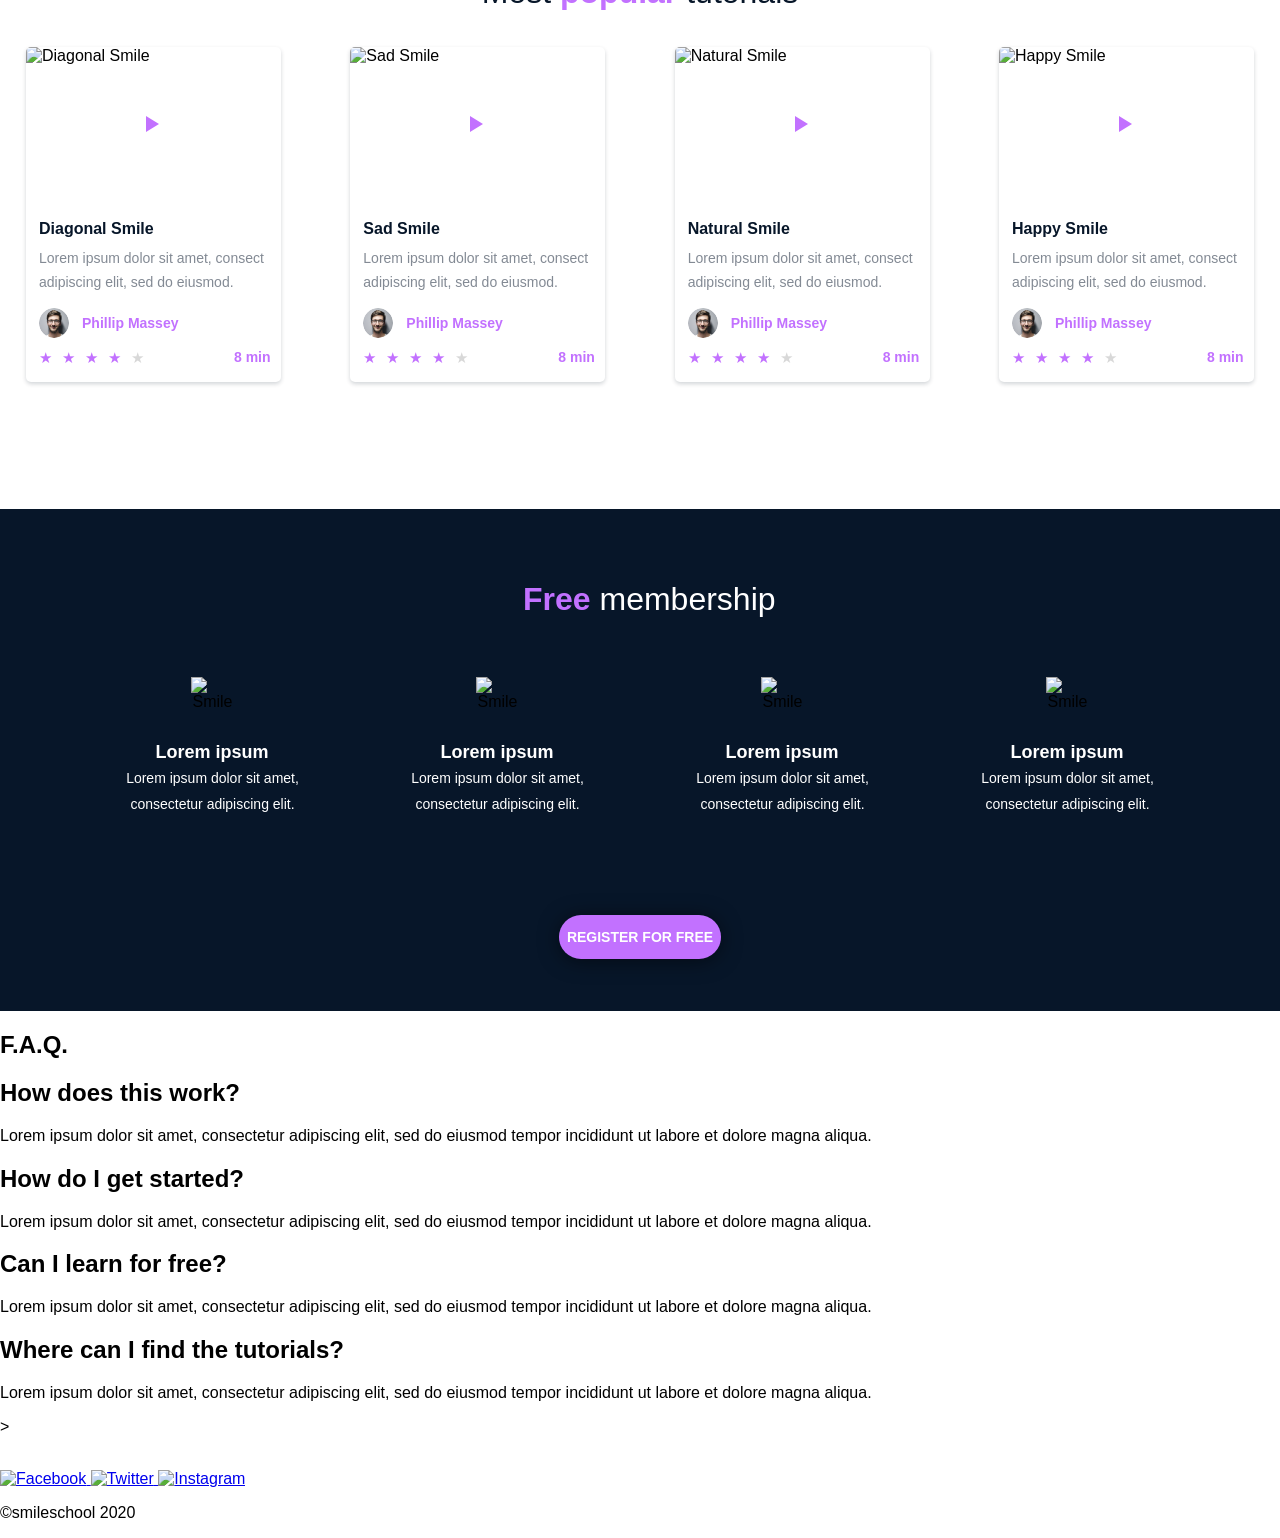
==== commit 113d58ce: "Style free membership section" ====
--- a/css_advanced/index.html
+++ b/css_advanced/index.html
@@ -217,36 +217,46 @@
 <!-- Task 5: Membership -->
 <section>
 
-    <h1>Free membership</h1>
-
+    <h1><span>Free</span> membership</h1>
     <div>
 
         <!-- Membership item 1 -->
         <div>
             <img src="images/smile.png" alt="Smile icon">
             <h2>Lorem ipsum</h2>
-            <p>Lorem ipsum dolor sit amet, consectetur adipiscing elit.</p>
-        </div>
+        <p>
+            Lorem ipsum dolor sit amet,<br>
+            consectetur adipiscing elit.
+        </p>        
+    </div>
 
         <!-- Membership item 2 -->
         <div>
             <img src="images/smile.png" alt="Smile icon">
             <h2>Lorem ipsum</h2>
-            <p>Lorem ipsum dolor sit amet, consectetur adipiscing elit.</p>
-        </div>
+        <p>
+            Lorem ipsum dolor sit amet,<br>
+            consectetur adipiscing elit.
+        </p>        
+    </div>
 
         <!-- Membership item 3 -->
         <div>
             <img src="images/smile.png" alt="Smile icon">
             <h2>Lorem ipsum</h2>
-            <p>Lorem ipsum dolor sit amet, consectetur adipiscing elit.</p>
-        </div>
+            
+            <p>Lorem ipsum dolor sit amet,<br>
+                consectetur adipiscing elit.
+            </p>       
+         </div>
 
         <!-- Membership item 4 -->
         <div>
             <img src="images/smile.png" alt="Smile icon">
             <h2>Lorem ipsum</h2>
-            <p>Lorem ipsum dolor sit amet, consectetur adipiscing elit.</p>
+            <p> Lorem ipsum dolor sit amet,<br>
+                consectetur adipiscing elit.
+            </p>
         </div>
 
     </div>
--- a/css_advanced/styles.css
+++ b/css_advanced/styles.css
@@ -540,4 +540,137 @@
   color: #C271FF;
 
   white-space: nowrap;
+}
+/* TASK 5 - Free Membership */
+
+main > section:nth-child(4) {
+  width: 100%;
+  height: 502px;
+  margin-top: 174px;
+  background: #071629;
+  position: relative;
+  box-sizing: border-box;
+}
+
+/* Free membership heading */
+main > section:nth-child(4) > h1 {
+  position: absolute;
+
+  top: 70px;
+  left: 50%;
+  transform: translateX(-50%);
+
+  width: 234px;
+  height: 40px;
+
+  margin: 0;
+  padding: 0;
+
+  font-family: "Source Sans Pro", sans-serif;
+  font-weight: 300;
+  font-size: 32px;
+  line-height: 40px;
+  text-align: center;
+
+  color: #FFFFFF;
+  white-space: nowrap;
+}
+
+/* "Free" */
+main > section:nth-child(4) > h1 span {
+  font-weight: 700;
+  color: #C271FF;
+}
+
+/* Four membership items */
+main > section:nth-child(4) > div {
+  position: absolute;
+
+  top: 168px;
+  left: 50%;
+  transform: translateX(-50%);
+
+  width: 1112px;
+  height: 153px;
+
+  display: flex;
+  justify-content: space-between;
+}
+
+/* Individual membership item */
+main > section:nth-child(4) > div > div {
+  width: 257px;
+  height: 153px;
+
+  text-align: center;
+}
+
+/* Smile icon */
+main > section:nth-child(4) > div > div > img {
+  width: 44px;
+  height: 35px;
+
+  display: block;
+  margin: 0 auto;
+}
+
+/* Lorem ipsum heading */
+main > section:nth-child(4) > div > div > h2 {
+  width: 256px;
+  height: 26px;
+
+  margin: 27px 0 0;
+  padding: 0;
+
+  font-family: "Source Sans Pro", sans-serif;
+  font-weight: 600;
+  font-size: 18px;
+  line-height: 26px;
+  text-align: center;
+
+  color: #FFFFFF;
+}
+
+/* Membership description */
+main > section:nth-child(4) > div > div > p {
+  width: 256px;
+  height: 52px;
+
+  margin: 0 auto;
+  padding: 0;
+
+  font-family: "Source Sans Pro", sans-serif;
+  font-weight: 400;
+  font-size: 14px;
+  line-height: 26px;
+  text-align: center;
+
+  color: #FFFFFF;
+  font-style: normal;
+}
+
+/* Register button */
+main > section:nth-child(4) > button {
+  position: absolute;
+
+  top: 406px;
+  left: 50%;
+  transform: translateX(-50%);
+
+  width: 162px;
+  height: 44px;
+
+  border: none;
+  border-radius: 22px;
+
+  background: #C271FF;
+  box-shadow: 0px 2px 20px 0px #00000080;
+
+  font-family: "Source Sans Pro", sans-serif;
+  font-weight: 600;
+  font-size: 14px;
+  line-height: 18px;
+  color: #FFFFFF;
+
+  cursor: pointer;
 }
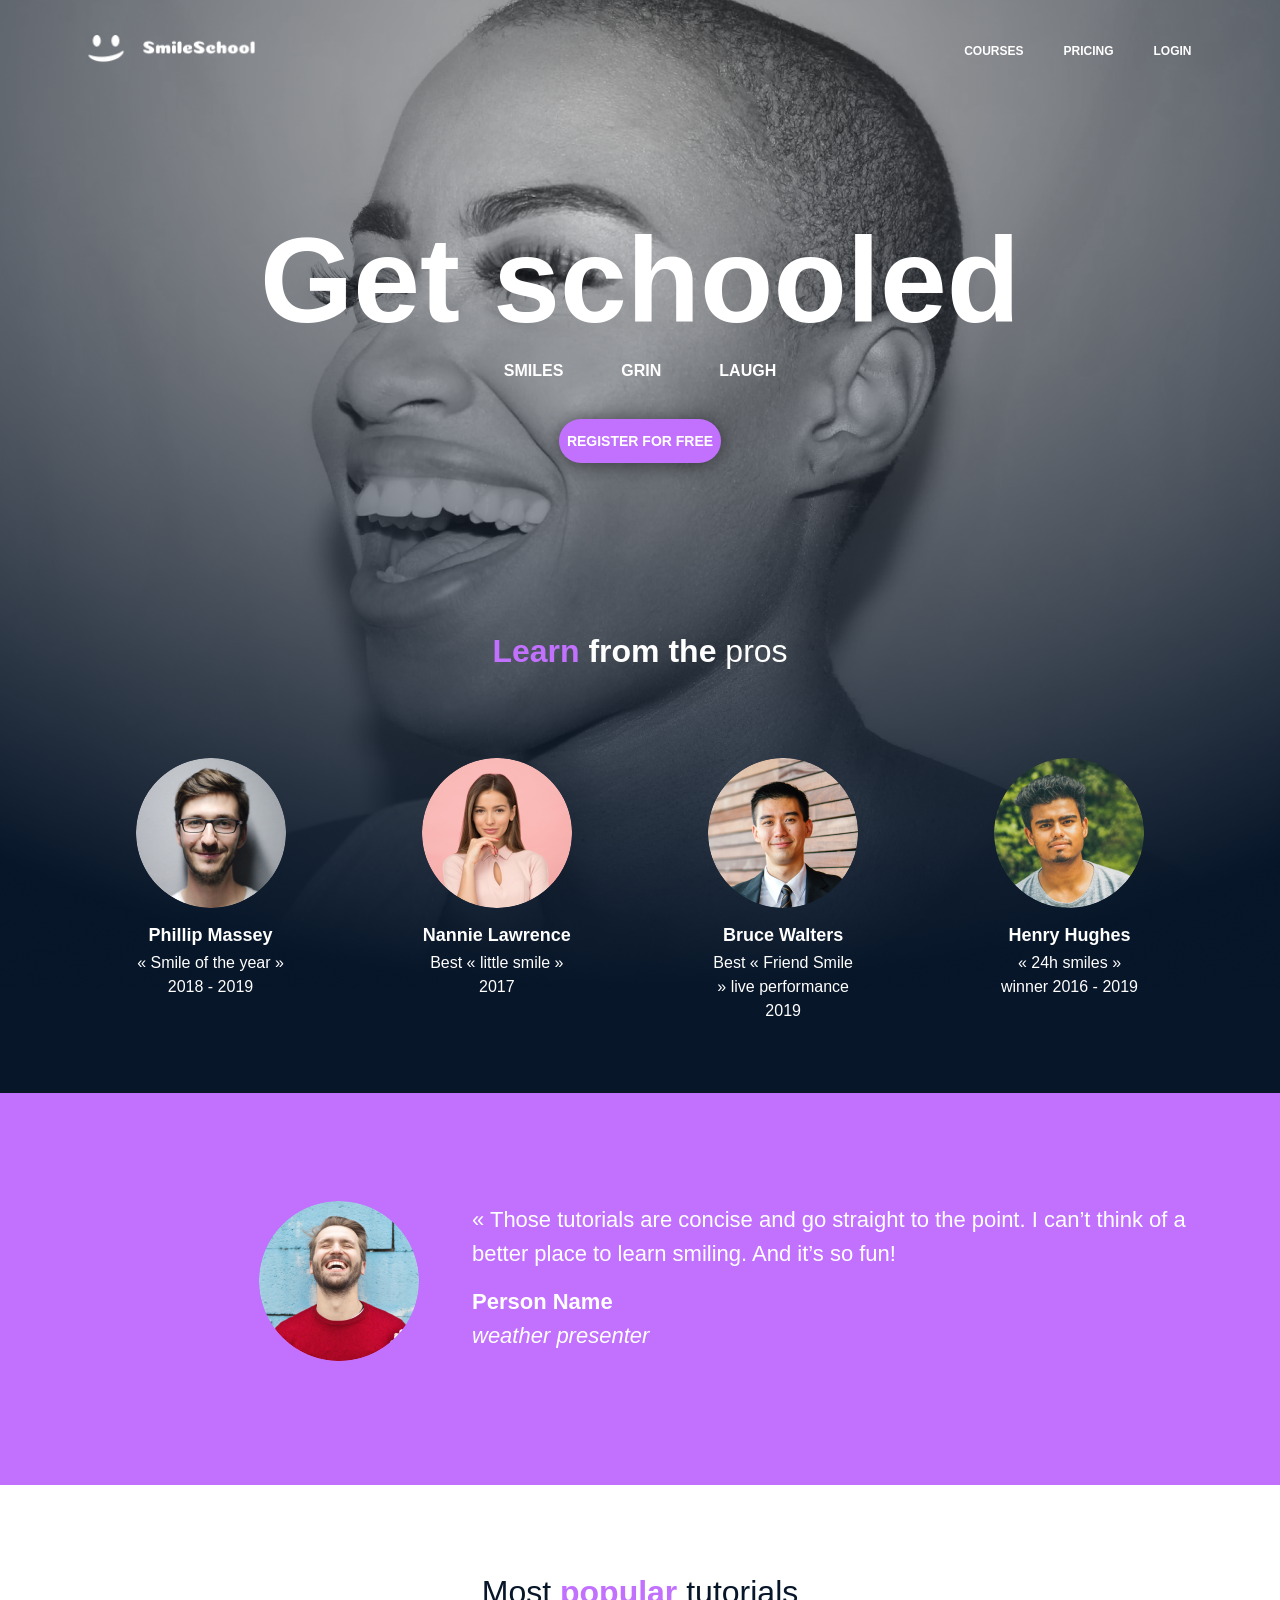
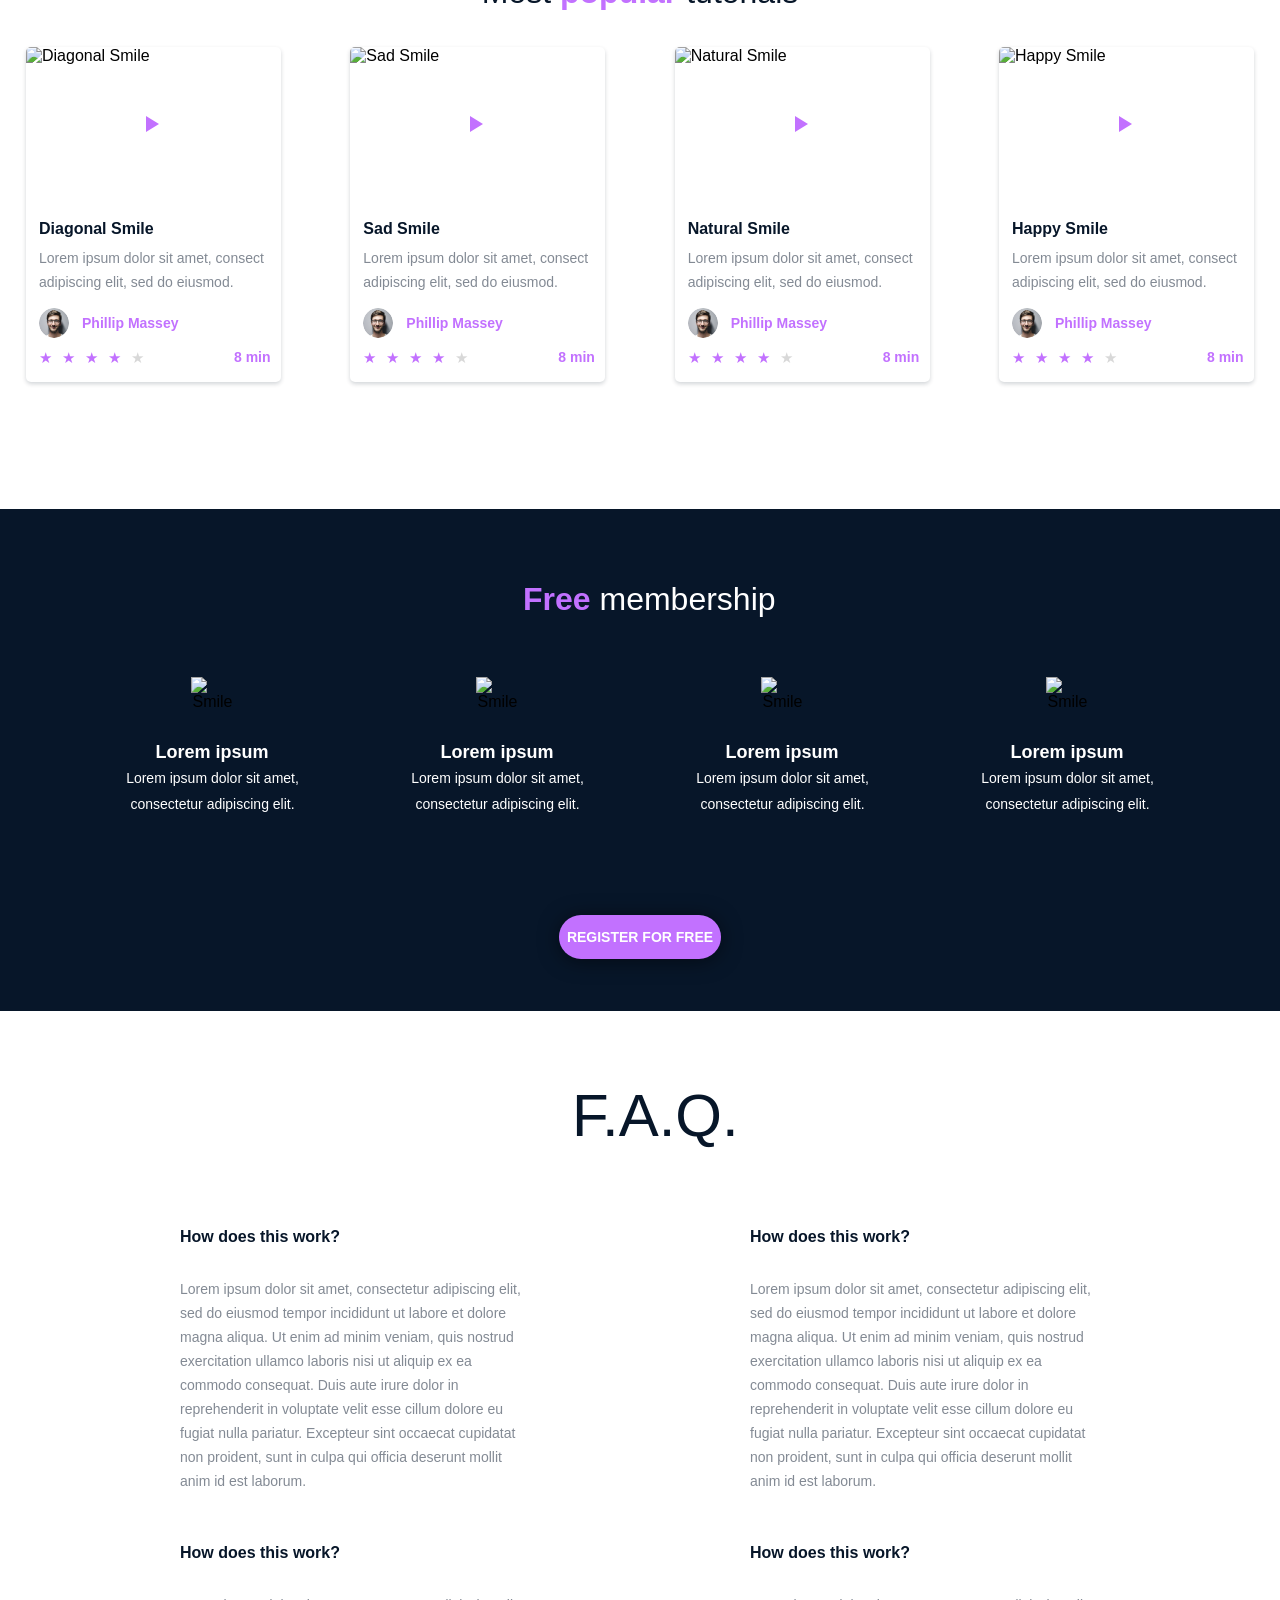
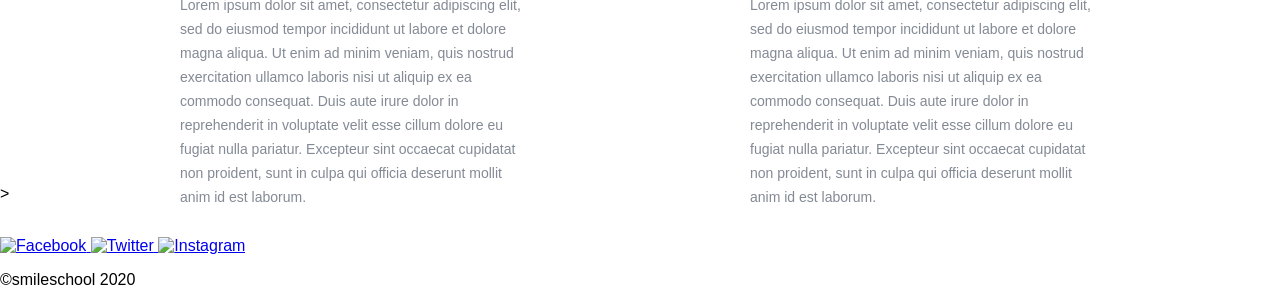
==== commit a7fe055f: "Style FAQ section" ====
--- a/css_advanced/index.html
+++ b/css_advanced/index.html
@@ -272,52 +272,29 @@
 
     <div>
 
-        <!-- First row -->
-        <div>
-
-            <div>
-                <h2>How does this work?</h2>
-                <p>
-                    Lorem ipsum dolor sit amet, consectetur adipiscing elit,
-                    sed do eiusmod tempor incididunt ut labore et dolore magna aliqua.
-                </p>
-            </div>
-
-            <div>
-                <h2>How do I get started?</h2>
-                <p>
-                    Lorem ipsum dolor sit amet, consectetur adipiscing elit,
-                    sed do eiusmod tempor incididunt ut labore et dolore magna aliqua.
-                </p>
-            </div>
-
-        </div>
-
-        <!-- Second row -->
-        <div>
-
-            <div>
-                <h2>Can I learn for free?</h2>
-                <p>
-                    Lorem ipsum dolor sit amet, consectetur adipiscing elit,
-                    sed do eiusmod tempor incididunt ut labore et dolore magna aliqua.
-                </p>
-            </div>
-
-            <div>
-                <h2>Where can I find the tutorials?</h2>
-                <p>
-                    Lorem ipsum dolor sit amet, consectetur adipiscing elit,
-                    sed do eiusmod tempor incididunt ut labore et dolore magna aliqua.
-                </p>
-            </div>
-
+        <div>
+            <h2>How does this work?</h2>
+            <p>Lorem ipsum dolor sit amet, consectetur adipiscing elit, sed do eiusmod tempor incididunt ut labore et dolore magna aliqua. Ut enim ad minim veniam, quis nostrud exercitation ullamco laboris nisi ut aliquip ex ea commodo consequat. Duis aute irure dolor in reprehenderit in voluptate velit esse cillum dolore eu fugiat nulla pariatur. Excepteur sint occaecat cupidatat non proident, sunt in culpa qui officia deserunt mollit anim id est laborum.</p>
+        </div>
+
+        <div>
+            <h2>How does this work?</h2>
+            <p>Lorem ipsum dolor sit amet, consectetur adipiscing elit, sed do eiusmod tempor incididunt ut labore et dolore magna aliqua. Ut enim ad minim veniam, quis nostrud exercitation ullamco laboris nisi ut aliquip ex ea commodo consequat. Duis aute irure dolor in reprehenderit in voluptate velit esse cillum dolore eu fugiat nulla pariatur. Excepteur sint occaecat cupidatat non proident, sunt in culpa qui officia deserunt mollit anim id est laborum.</p>
+        </div>
+
+        <div>
+            <h2>How does this work?</h2>
+            <p>Lorem ipsum dolor sit amet, consectetur adipiscing elit, sed do eiusmod tempor incididunt ut labore et dolore magna aliqua. Ut enim ad minim veniam, quis nostrud exercitation ullamco laboris nisi ut aliquip ex ea commodo consequat. Duis aute irure dolor in reprehenderit in voluptate velit esse cillum dolore eu fugiat nulla pariatur. Excepteur sint occaecat cupidatat non proident, sunt in culpa qui officia deserunt mollit anim id est laborum.</p>
+        </div>
+
+        <div>
+            <h2>How does this work?</h2>
+            <p>Lorem ipsum dolor sit amet, consectetur adipiscing elit, sed do eiusmod tempor incididunt ut labore et dolore magna aliqua. Ut enim ad minim veniam, quis nostrud exercitation ullamco laboris nisi ut aliquip ex ea commodo consequat. Duis aute irure dolor in reprehenderit in voluptate velit esse cillum dolore eu fugiat nulla pariatur. Excepteur sint occaecat cupidatat non proident, sunt in culpa qui officia deserunt mollit anim id est laborum.</p>
         </div>
 
     </div>
 
 </section>
-
 
     </main>>
 
--- a/css_advanced/styles.css
+++ b/css_advanced/styles.css
@@ -673,4 +673,79 @@
   color: #FFFFFF;
 
   cursor: pointer;
+}
+/* TASK 6 - FAQ */
+
+/* FAQ section */
+main > section:nth-child(5) {
+  width: 920px;
+  height: 707px;
+  margin: 67px auto 0;
+  padding: 0;
+  background: #FFFFFF;
+  box-sizing: border-box;
+}
+
+/* F.A.Q. heading */
+main > section:nth-child(5) > h1 {
+  width: 136px;
+  height: 75px;
+  margin: 0 auto;
+  padding: 0;
+
+  font-family: "Source Sans Pro", sans-serif;
+  font-weight: 300;
+  font-size: 60px;
+  line-height: 75px;
+  text-align: center;
+  color: #071629;
+}
+
+/* FAQ items container */
+main > section:nth-child(5) > div {
+  width: 920px;
+  height: 558px;
+  margin: 74px auto 0;
+
+  display: grid;
+  grid-template-columns: 350px 350px;
+  grid-template-rows: 242px 242px;
+  column-gap: 220px;
+  row-gap: 74px;
+}
+
+/* Individual FAQ item */
+main > section:nth-child(5) > div > div {
+  width: 350px;
+  height: 242px;
+}
+
+/* FAQ question */
+main > section:nth-child(5) > div > div > h2 {
+  width: 350px;
+  height: 20px;
+  margin: 0;
+  padding: 0;
+
+  font-family: "Source Sans Pro", sans-serif;
+  font-weight: 700;
+  font-size: 16px;
+  line-height: 20px;
+  letter-spacing: 0;
+  color: #071629;
+}
+
+/* FAQ answer */
+main > section:nth-child(5) > div > div > p {
+  width: 350px;
+  height: 192px;
+  margin: 30px 0 0;
+  padding: 0;
+
+  font-family: "Source Sans Pro", sans-serif;
+  font-weight: 400;
+  font-size: 14px;
+  line-height: 24px;
+  letter-spacing: 0;
+  color: #07162980;
 }
